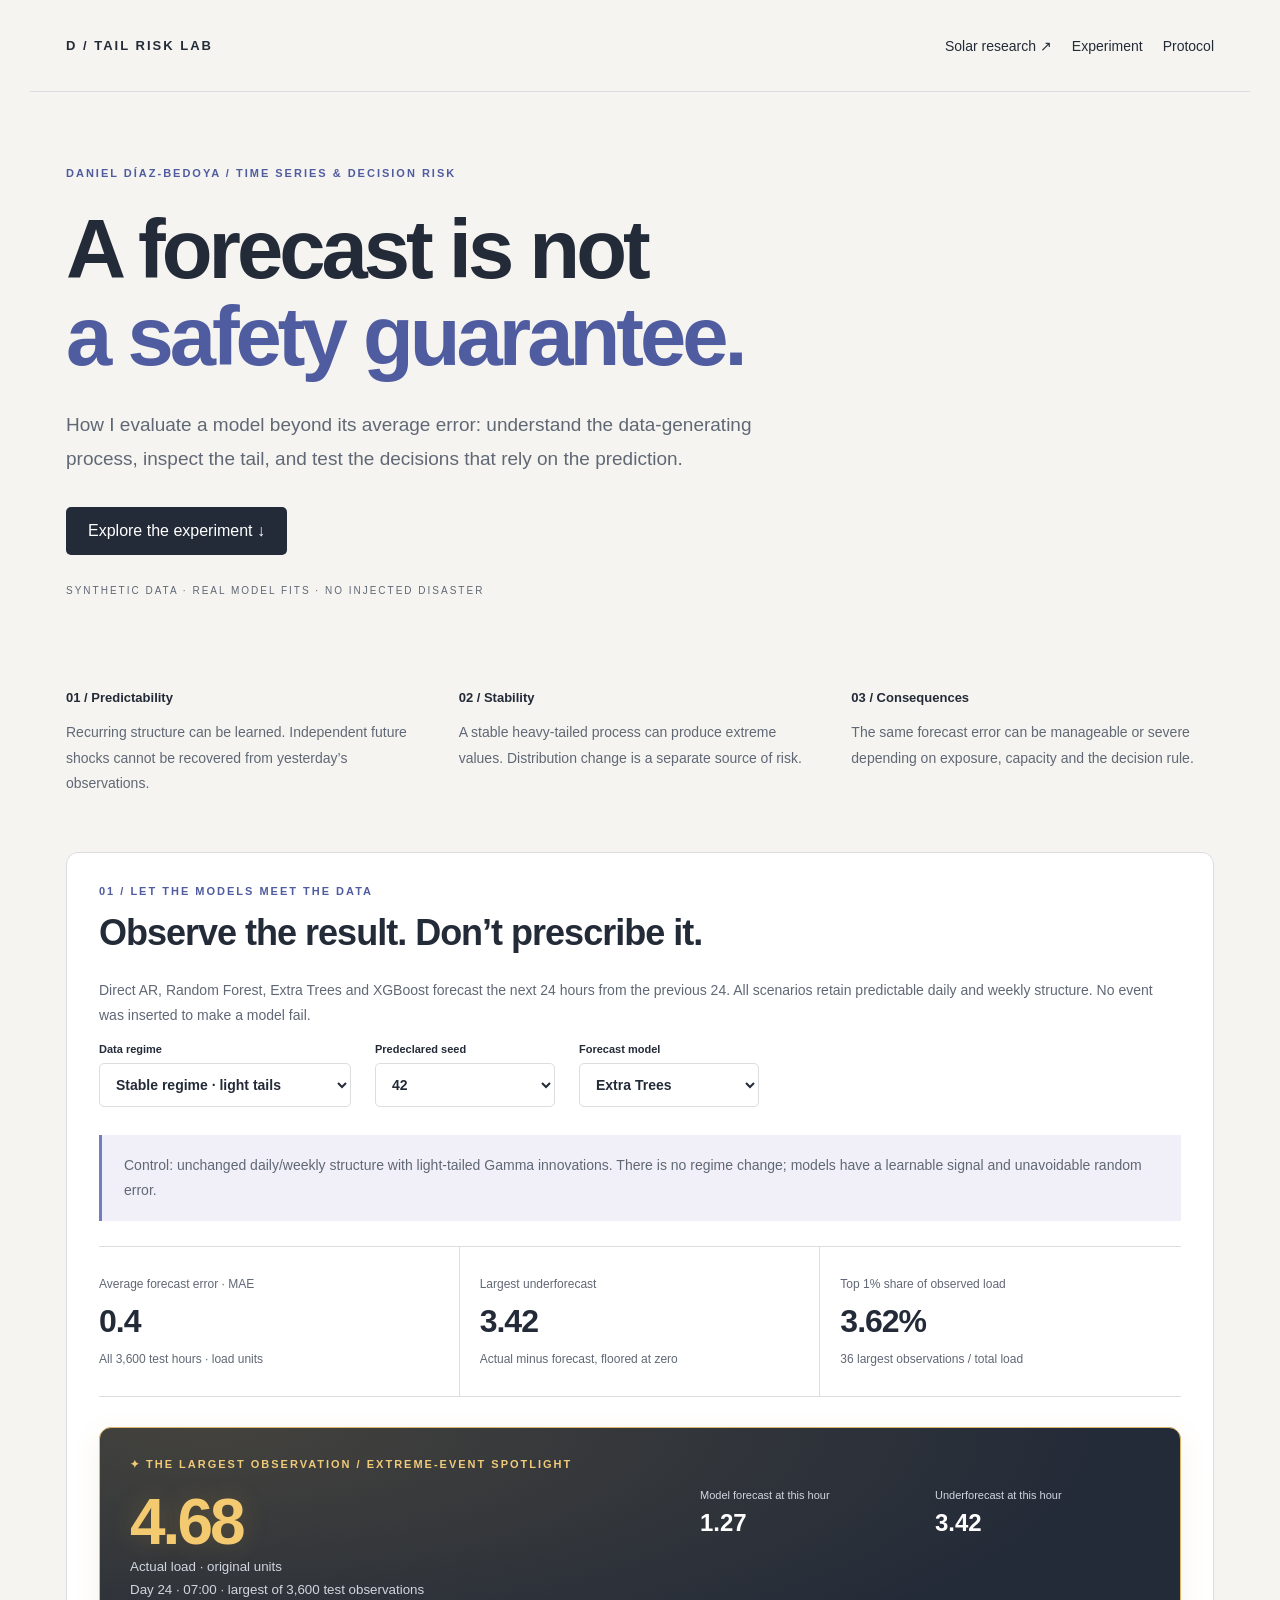
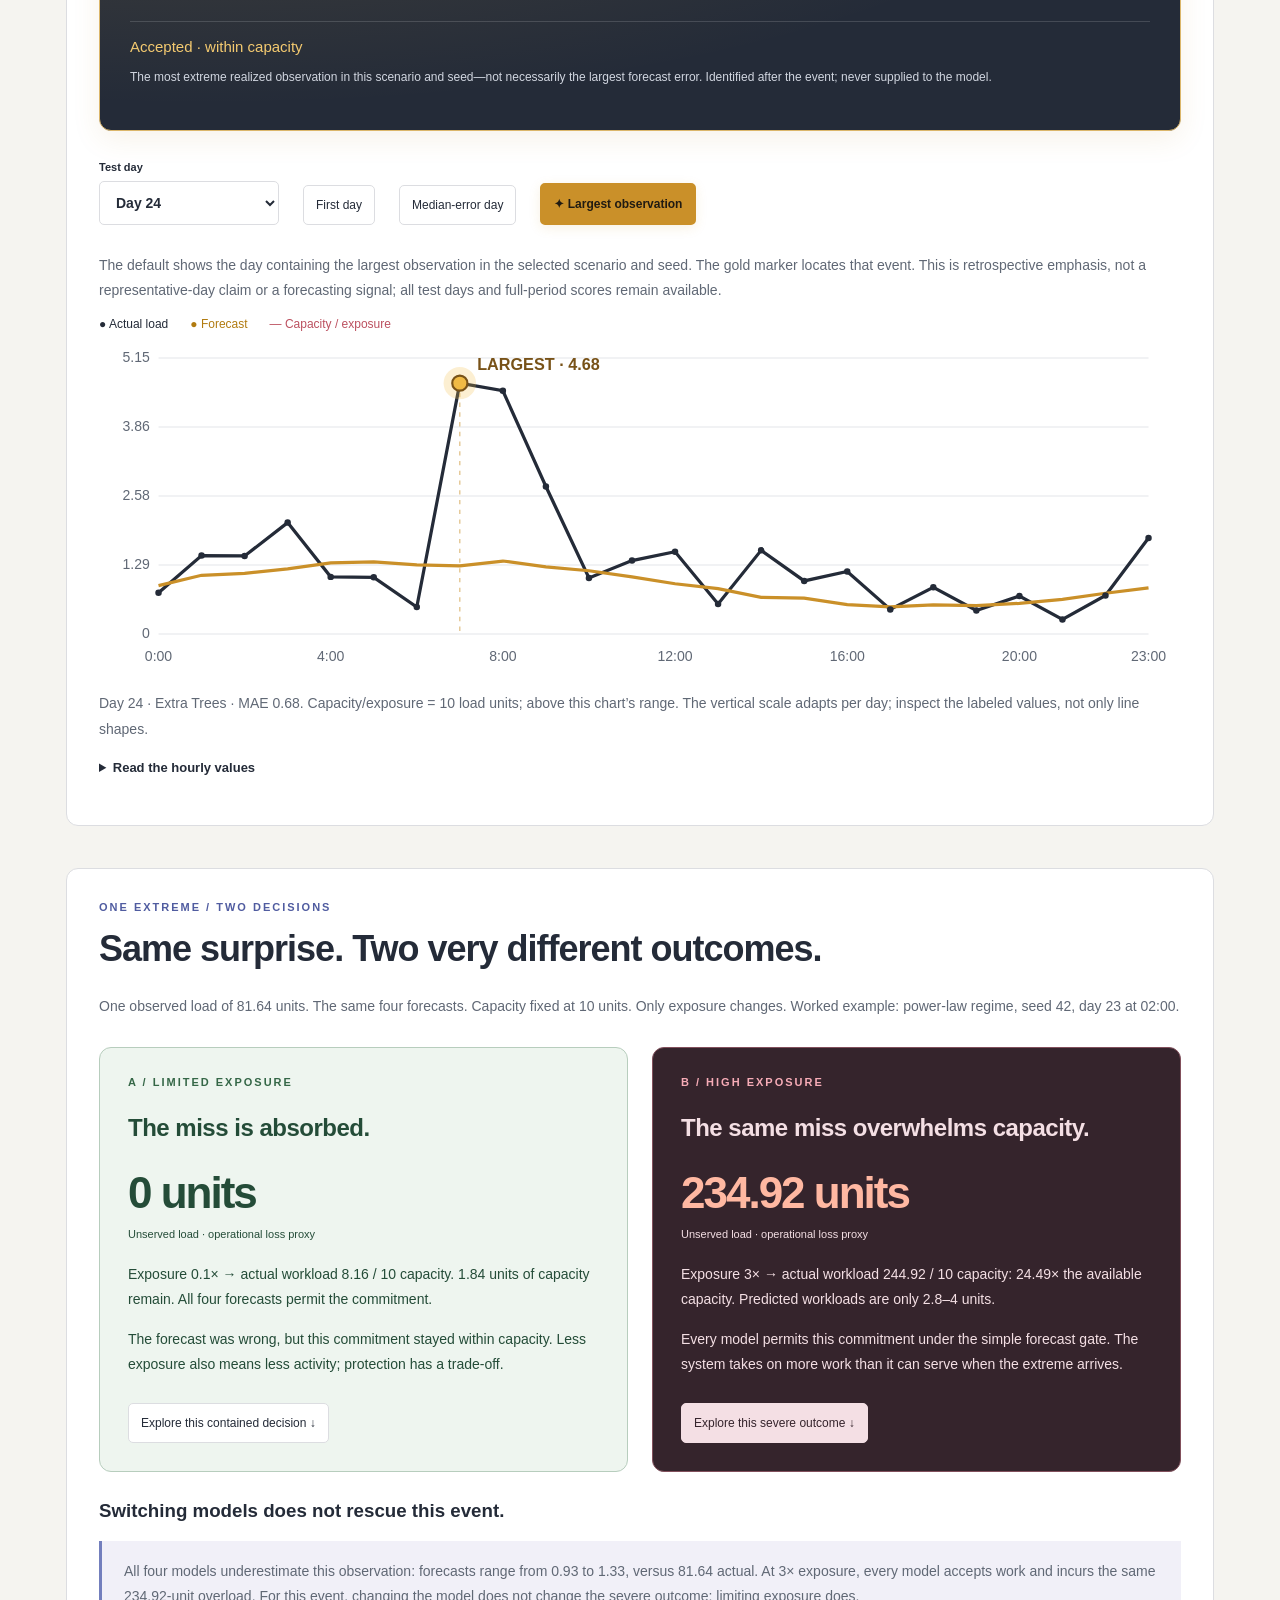
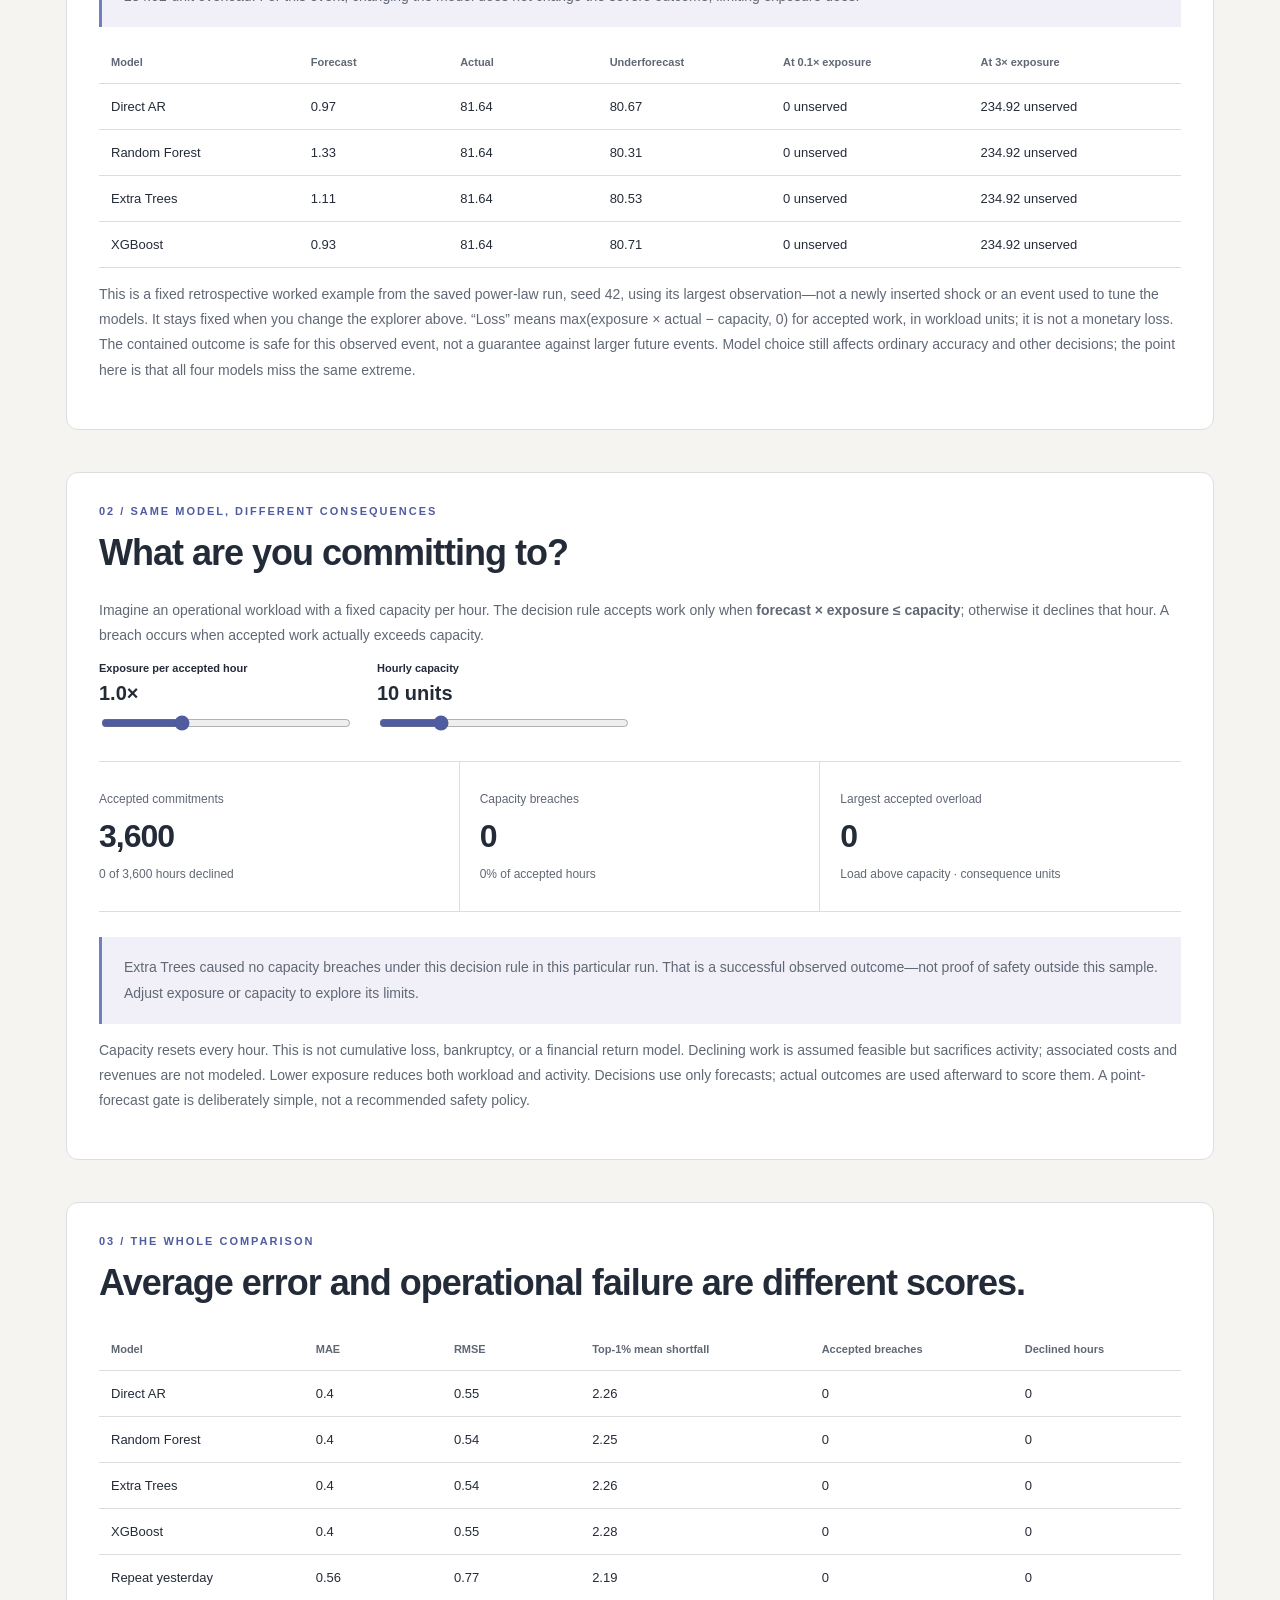
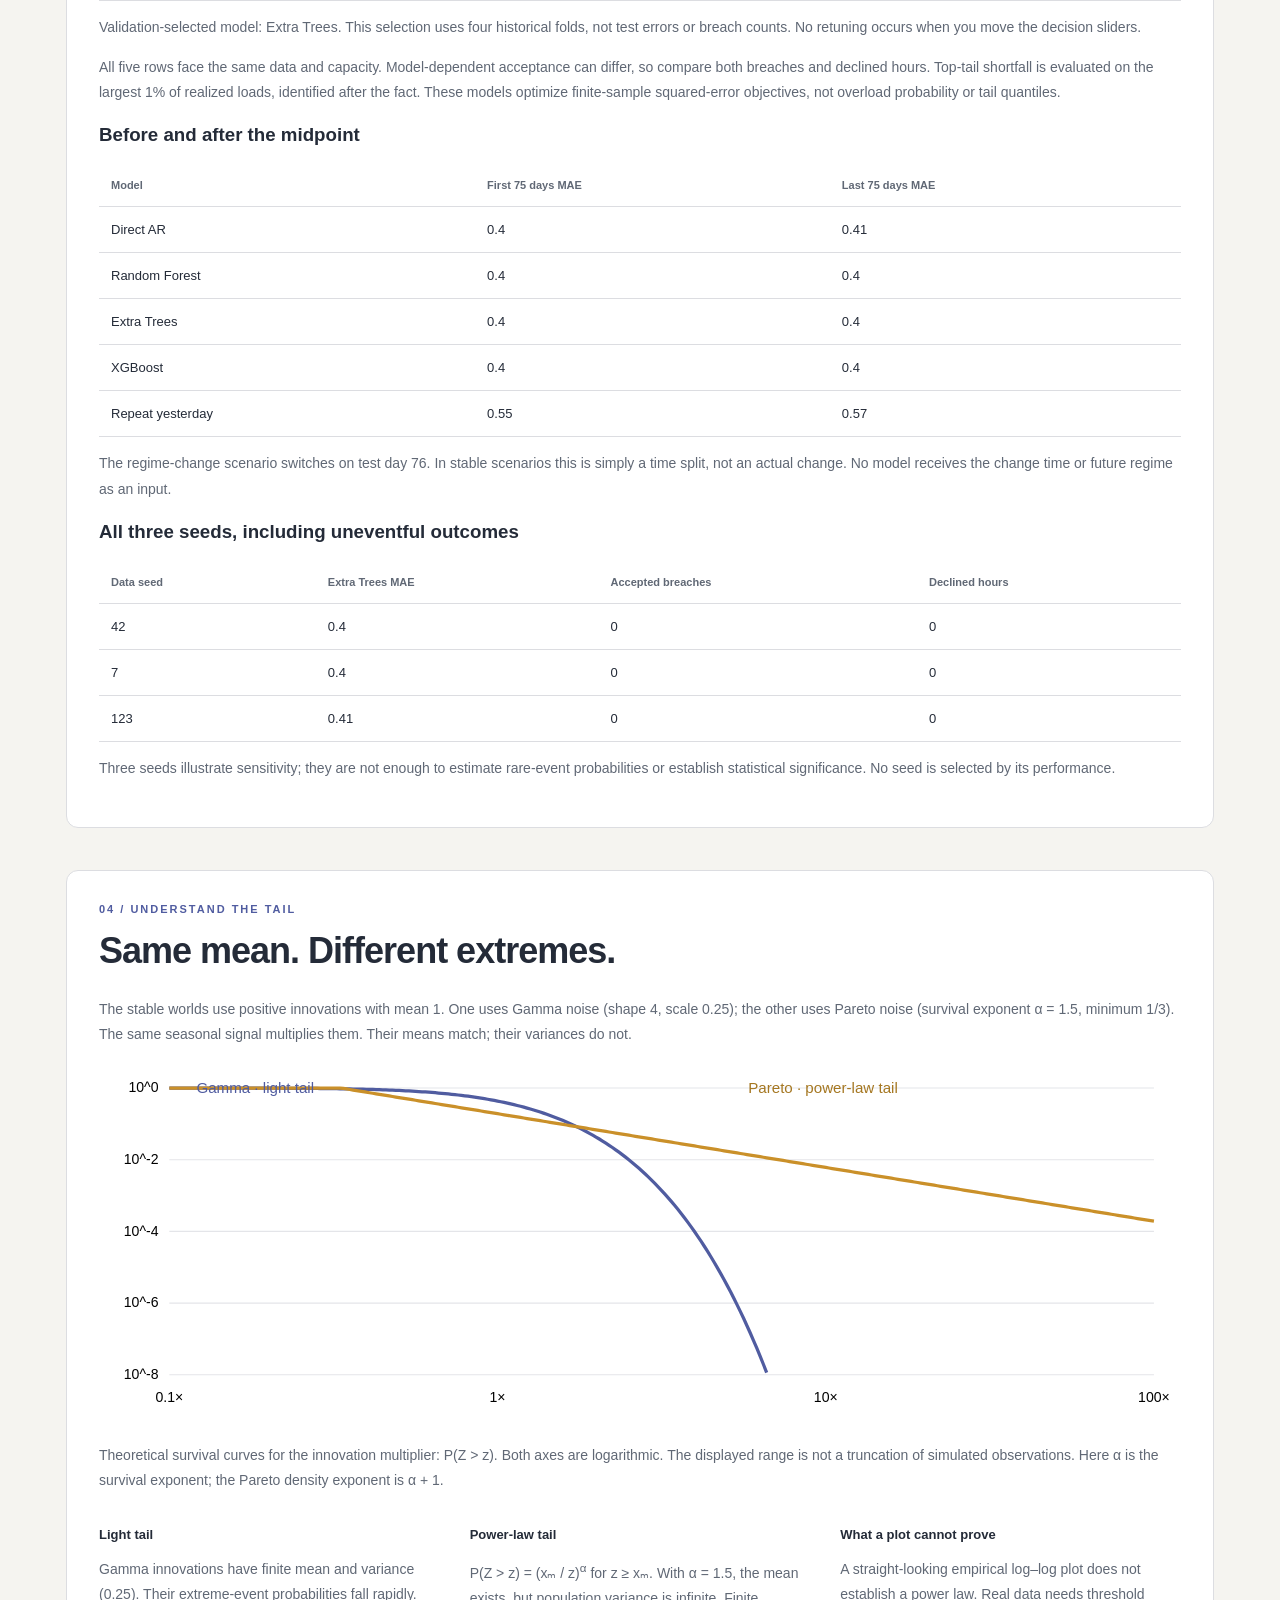
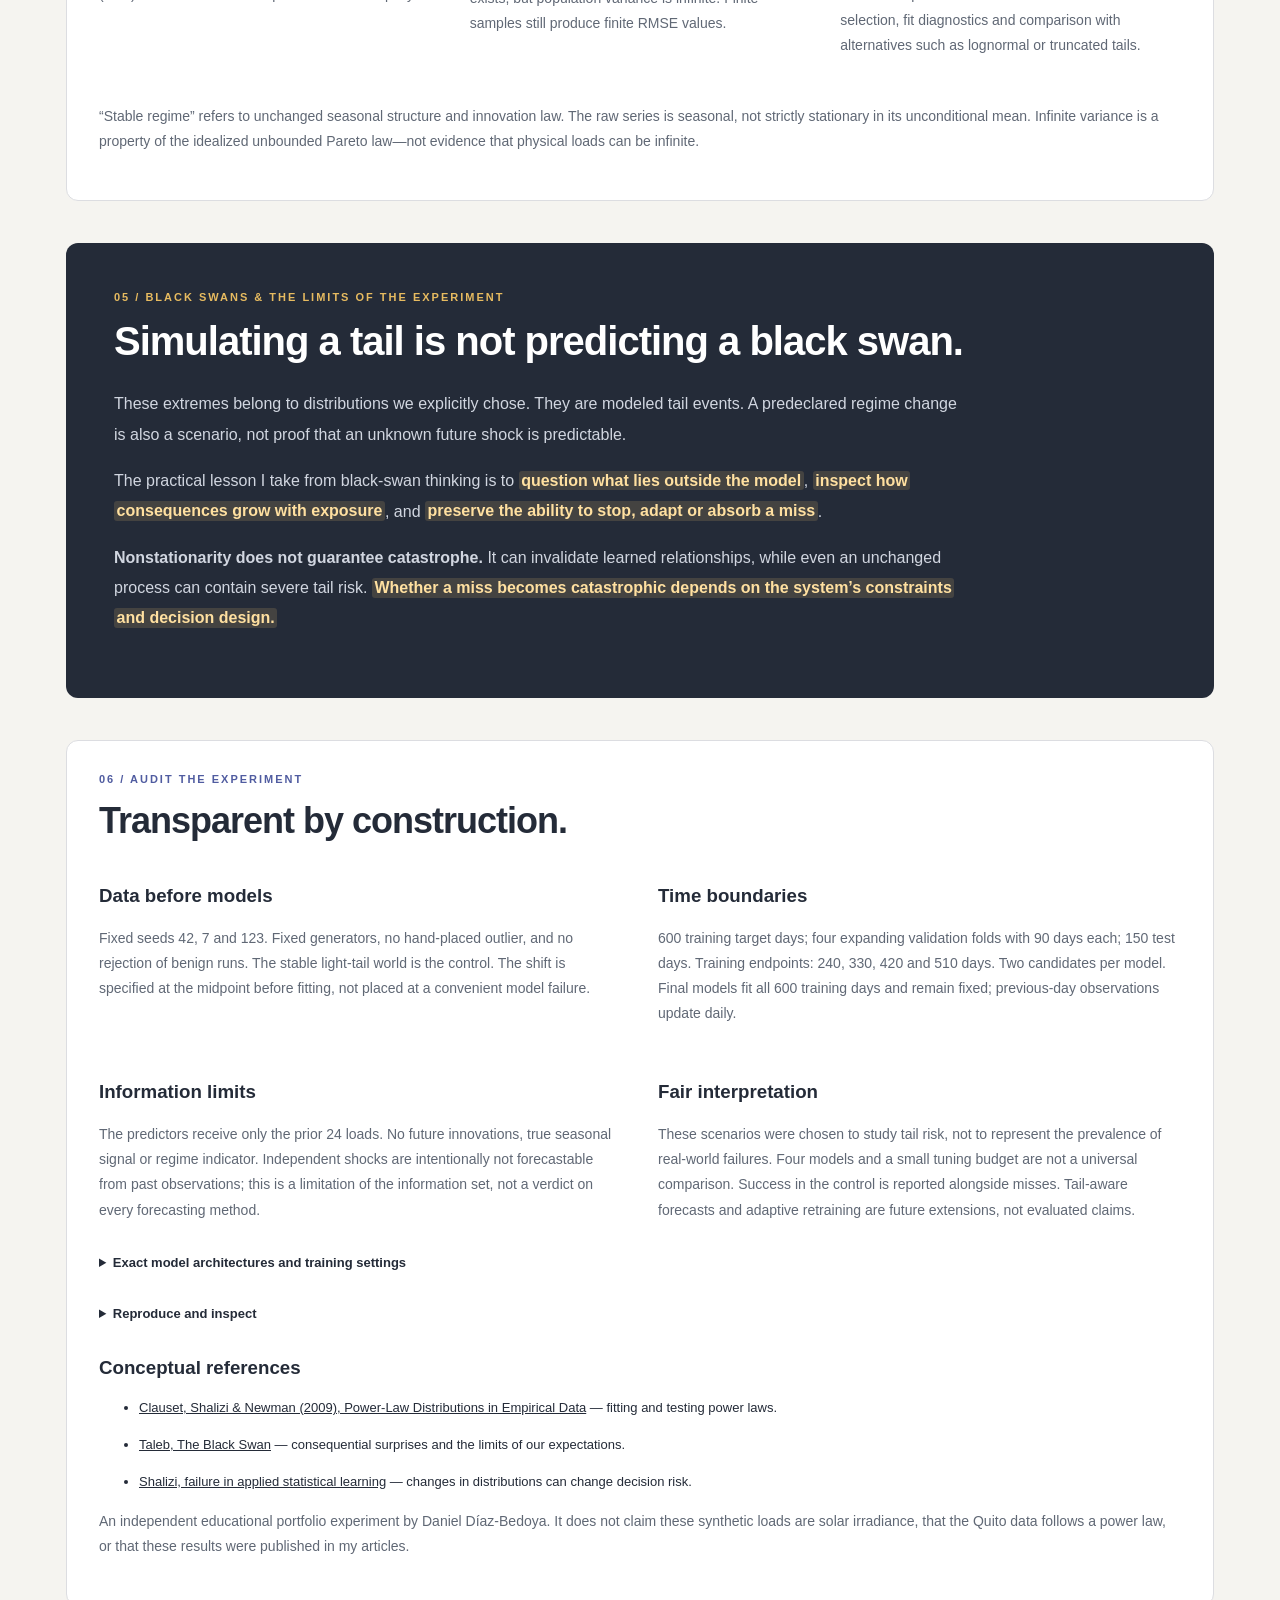
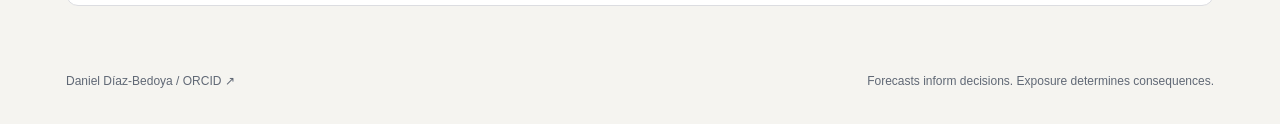
==== docs/risk/index.html @ 4b102f23 "Prepare portfolio dashboards for GitHub Pages" ====
<!doctype html>
<html lang="en"><head><meta charset="utf-8"><meta name="viewport" content="width=device-width,initial-scale=1"><title>Tail Risk Lab | Daniel Díaz-Bedoya</title><link rel="stylesheet" href="style.css"></head><body>
<header><a class="brand" href="#">D / TAIL RISK LAB</a><nav><a href="../index.html">Solar research ↗</a><a href="#experiment">Experiment</a><a href="#protocol">Protocol</a></nav></header>
<main>
<section class="hero"><div class="eyebrow">DANIEL DÍAZ-BEDOYA / TIME SERIES &amp; DECISION RISK</div><h1>A forecast is not<br><em>a safety guarantee.</em></h1><p>How I evaluate a model beyond its average error: understand the data-generating process, inspect the tail, and test the decisions that rely on the prediction.</p><a class="button" href="#experiment">Explore the experiment ↓</a><div class="hero-note">SYNTHETIC DATA · REAL MODEL FITS · NO INJECTED DISASTER</div></section>
<section class="principles"><article><b>01 / Predictability</b><p>Recurring structure can be learned. Independent future shocks cannot be recovered from yesterday’s observations.</p></article><article><b>02 / Stability</b><p>A stable heavy-tailed process can produce extreme values. Distribution change is a separate source of risk.</p></article><article><b>03 / Consequences</b><p>The same forecast error can be manageable or severe depending on exposure, capacity and the decision rule.</p></article></section>
<section id="experiment" class="panel"><div class="eyebrow">01 / LET THE MODELS MEET THE DATA</div><h2>Observe the result. Don’t prescribe it.</h2><p>Direct AR, Random Forest, Extra Trees and XGBoost forecast the next 24 hours from the previous 24. All scenarios retain predictable daily and weekly structure. No event was inserted to make a model fail.</p>
<div class="controls"><label for="scenario">Data regime<select id="scenario"><option value="light">Stable regime · light tails</option><option value="pareto">Stable regime · power-law tails</option><option value="shift">Regime change · light to heavy</option></select></label><label for="seed">Predeclared seed<select id="seed"><option>42</option><option>7</option><option>123</option></select></label><label for="model">Forecast model<select id="model"></select></label></div><p id="scenario-description" class="callout"></p>
<div class="kpis"><article><span>Average forecast error · MAE</span><strong id="mae"></strong><small>All 3,600 test hours · load units</small></article><article><span>Largest underforecast</span><strong id="worst-error"></strong><small>Actual minus forecast, floored at zero</small></article><article><span>Top 1% share of observed load</span><strong id="tail-share"></strong><small>36 largest observations / total load</small></article></div>
<aside class="peak-spotlight" aria-labelledby="peak-heading"><div class="eyebrow" id="peak-heading">✦ THE LARGEST OBSERVATION / EXTREME-EVENT SPOTLIGHT</div><div class="peak-layout"><div><div class="peak-number" id="peak-value"></div><small>Actual load · original units</small><small id="peak-location"></small></div><div class="peak-facts"><div><span>Model forecast at this hour</span><strong id="peak-forecast"></strong></div><div><span>Underforecast at this hour</span><strong id="peak-gap"></strong></div></div></div><p class="peak-impact" id="peak-impact"></p><p class="note">The most extreme realized observation in this scenario and seed—not necessarily the largest forecast error. Identified after the event; never supplied to the model.</p></aside>
<div class="controls"><label for="day">Test day<select id="day"></select></label><button id="first">First day</button><button id="median">Median-error day</button><button id="largest" aria-pressed="true">✦ Largest observation</button></div><p class="note">The default shows the day containing the largest observation in the selected scenario and seed. The gold marker locates that event. This is retrospective emphasis, not a representative-day claim or a forecasting signal; all test days and full-period scores remain available.</p><div class="legend"><span>● Actual load</span><span class="gold">● Forecast</span><span class="red">— Capacity / exposure</span></div><div id="forecast-chart" class="chart"></div><p id="day-note" class="note" aria-live="polite"></p><details><summary>Read the hourly values</summary><div id="hour-values" class="table-wrap"></div></details></section>
<section class="panel" id="worked-examples"><div class="eyebrow">ONE EXTREME / TWO DECISIONS</div><h2>Same surprise. Two very different outcomes.</h2><p id="example-context"></p><div class="outcome-grid"><article class="outcome contained"><div class="eyebrow">A / LIMITED EXPOSURE</div><h3>The miss is absorbed.</h3><strong class="loss-number" id="safe-loss"></strong><span class="loss-label">Unserved load · operational loss proxy</span><p id="safe-detail"></p><p>The forecast was wrong, but this commitment stayed within capacity. Less exposure also means less activity; protection has a trade-off.</p><button id="apply-safe">Explore this contained decision ↓</button></article><article class="outcome severe"><div class="eyebrow">B / HIGH EXPOSURE</div><h3>The same miss overwhelms capacity.</h3><strong class="loss-number" id="severe-loss"></strong><span class="loss-label">Unserved load · operational loss proxy</span><p id="severe-detail"></p><p>Every model permits this commitment under the simple forecast gate. The system takes on more work than it can serve when the extreme arrives.</p><button id="apply-severe">Explore this severe outcome ↓</button></article></div><h3>Switching models does not rescue this event.</h3><p id="all-models-reading" class="callout"></p><div id="event-models" class="table-wrap"></div><p class="note">This is a fixed retrospective worked example from the saved power-law run, seed 42, using its largest observation—not a newly inserted shock or an event used to tune the models. It stays fixed when you change the explorer above. “Loss” means max(exposure × actual − capacity, 0) for accepted work, in workload units; it is not a monetary loss. The contained outcome is safe for this observed event, not a guarantee against larger future events. Model choice still affects ordinary accuracy and other decisions; the point here is that all four models miss the same extreme.</p></section>
<section class="panel" id="decisions"><div class="eyebrow">02 / SAME MODEL, DIFFERENT CONSEQUENCES</div><h2>What are you committing to?</h2><p>Imagine an operational workload with a fixed capacity per hour. The decision rule accepts work only when <strong>forecast × exposure ≤ capacity</strong>; otherwise it declines that hour. A breach occurs when accepted work actually exceeds capacity.</p><div class="controls"><label for="exposure">Exposure per accepted hour <output id="exposure-value"></output><input id="exposure" type="range" min="0.1" max="3" step="0.1" value="1"></label><label for="capacity">Hourly capacity <output id="capacity-value"></output><input id="capacity" type="range" min="1" max="40" step="1" value="10"></label></div><div class="kpis"><article><span>Accepted commitments</span><strong id="accepted"></strong><small id="declined"></small></article><article><span>Capacity breaches</span><strong id="breaches"></strong><small id="breach-rate"></small></article><article><span>Largest accepted overload</span><strong id="overload"></strong><small>Load above capacity · consequence units</small></article></div><p id="decision-reading" class="callout" aria-live="polite"></p><p class="note">Capacity resets every hour. This is not cumulative loss, bankruptcy, or a financial return model. Declining work is assumed feasible but sacrifices activity; associated costs and revenues are not modeled. Lower exposure reduces both workload and activity. Decisions use only forecasts; actual outcomes are used afterward to score them. A point-forecast gate is deliberately simple, not a recommended safety policy.</p></section>
<section class="panel"><div class="eyebrow">03 / THE WHOLE COMPARISON</div><h2>Average error and operational failure are different scores.</h2><div id="score-table" class="table-wrap"></div><p id="selection-note" class="note"></p><p class="note">All five rows face the same data and capacity. Model-dependent acceptance can differ, so compare both breaches and declined hours. Top-tail shortfall is evaluated on the largest 1% of realized loads, identified after the fact. These models optimize finite-sample squared-error objectives, not overload probability or tail quantiles.</p><h3>Before and after the midpoint</h3><div id="period-table" class="table-wrap"></div><p class="note">The regime-change scenario switches on test day 76. In stable scenarios this is simply a time split, not an actual change. No model receives the change time or future regime as an input.</p><h3>All three seeds, including uneventful outcomes</h3><div id="seed-table" class="table-wrap"></div><p class="note">Three seeds illustrate sensitivity; they are not enough to estimate rare-event probabilities or establish statistical significance. No seed is selected by its performance.</p></section>
<section class="panel"><div class="eyebrow">04 / UNDERSTAND THE TAIL</div><h2>Same mean. Different extremes.</h2><p>The stable worlds use positive innovations with mean 1. One uses Gamma noise (shape 4, scale 0.25); the other uses Pareto noise (survival exponent α = 1.5, minimum 1/3). The same seasonal signal multiplies them. Their means match; their variances do not.</p><div id="tail-chart" class="chart"></div><p class="note">Theoretical survival curves for the innovation multiplier: P(Z &gt; z). Both axes are logarithmic. The displayed range is not a truncation of simulated observations. Here α is the survival exponent; the Pareto density exponent is α + 1.</p><div class="principles"><article><b>Light tail</b><p>Gamma innovations have finite mean and variance (0.25). Their extreme-event probabilities fall rapidly.</p></article><article><b>Power-law tail</b><p>P(Z &gt; z) = (xₘ / z)<sup>α</sup> for z ≥ xₘ. With α = 1.5, the mean exists, but population variance is infinite. Finite samples still produce finite RMSE values.</p></article><article><b>What a plot cannot prove</b><p>A straight-looking empirical log–log plot does not establish a power law. Real data needs threshold selection, fit diagnostics and comparison with alternatives such as lognormal or truncated tails.</p></article></div><p class="note">“Stable regime” refers to unchanged seasonal structure and innovation law. The raw series is seasonal, not strictly stationary in its unconditional mean. Infinite variance is a property of the idealized unbounded Pareto law—not evidence that physical loads can be infinite.</p></section>
<section class="dark"><div class="eyebrow">05 / BLACK SWANS &amp; THE LIMITS OF THE EXPERIMENT</div><h2>Simulating a tail is not predicting a black swan.</h2><p>These extremes belong to distributions we explicitly chose. They are modeled tail events. A predeclared regime change is also a scenario, not proof that an unknown future shock is predictable.</p><p>The practical lesson I take from black-swan thinking is to <mark class="decision-highlight">question what lies outside the model</mark>, <mark class="decision-highlight">inspect how consequences grow with exposure</mark>, and <mark class="decision-highlight">preserve the ability to stop, adapt or absorb a miss</mark>.</p><p><strong>Nonstationarity does not guarantee catastrophe.</strong> It can invalidate learned relationships, while even an unchanged process can contain severe tail risk. <mark class="decision-highlight">Whether a miss becomes catastrophic depends on the system’s constraints and decision design.</mark></p></section>
<section id="protocol" class="panel"><div class="eyebrow">06 / AUDIT THE EXPERIMENT</div><h2>Transparent by construction.</h2><div class="method-grid"><article><h3>Data before models</h3><p>Fixed seeds 42, 7 and 123. Fixed generators, no hand-placed outlier, and no rejection of benign runs. The stable light-tail world is the control. The shift is specified at the midpoint before fitting, not placed at a convenient model failure.</p></article><article><h3>Time boundaries</h3><p>600 training target days; four expanding validation folds with 90 days each; 150 test days. Training endpoints: 240, 330, 420 and 510 days. Two candidates per model. Final models fit all 600 training days and remain fixed; previous-day observations update daily.</p></article><article><h3>Information limits</h3><p>The predictors receive only the prior 24 loads. No future innovations, true seasonal signal or regime indicator. Independent shocks are intentionally not forecastable from past observations; this is a limitation of the information set, not a verdict on every forecasting method.</p></article><article><h3>Fair interpretation</h3><p>These scenarios were chosen to study tail risk, not to represent the prevalence of real-world failures. Four models and a small tuning budget are not a universal comparison. Success in the control is reported alongside misses. Tail-aware forecasts and adaptive retraining are future extensions, not evaluated claims.</p></article></div><details><summary>Exact model architectures and training settings</summary><div id="architectures"></div><p class="note">All fitted estimators use seed 42, two worker threads where available, and nonnegative output clipping. Only Direct AR scales features; its scaler is fitted within each fold. Model seeds stay fixed while data seeds vary. Other defaults follow the repository’s pinned libraries.</p></details><details><summary>Reproduce and inspect</summary><p>Run <code>python src/risk_benchmark.py</code> with the repository dependencies. This regenerates <code>docs/risk/data.js</code> and <code>results/risk_report.json</code>. Changing a control here selects a saved run or recalculates a decision—it does not retrain the models.</p><p id="runtime" class="note"></p><a href="data.js">Inspect all saved observations and forecasts ↗</a></details><h3>Conceptual references</h3><ul><li><a href="https://epubs.siam.org/doi/abs/10.1137/070710111">Clauset, Shalizi &amp; Newman (2009), Power-Law Distributions in Empirical Data</a> — fitting and testing power laws.</li><li><a href="https://penguinrandomhousehighereducation.com/book/?isbn=9781984841582">Taleb, The Black Swan</a> — consequential surprises and the limits of our expectations.</li><li><a href="https://www.stat.cmu.edu/~cshalizi/dm/22/lectures/26/lecture-26.html">Shalizi, failure in applied statistical learning</a> — changes in distributions can change decision risk.</li></ul><p class="note">An independent educational portfolio experiment by Daniel Díaz-Bedoya. It does not claim these synthetic loads are solar irradiance, that the Quito data follows a power law, or that these results were published in my articles.</p></section>
</main><footer><a href="https://orcid.org/0009-0000-3222-6037">Daniel Díaz-Bedoya / ORCID ↗</a><span>Forecasts inform decisions. Exposure determines consequences.</span></footer><script src="data.js"></script><script src="engine.js"></script><script src="app.js"></script></body></html>
---- docs/risk/style.css ----
@import url('../style.css');
:root{--ink:#242b38;--green:#505ca0;--paper:#f5f4f0;--muted:#606875;--gold:#ca9029;--line:#dcdde1}header nav{gap:20px}.hero{padding:75px 0 60px}.hero p{font-size:19px;line-height:1.8;max-width:700px;color:var(--muted)}.hero-note{margin-top:30px;font-size:10px;letter-spacing:2px;color:var(--muted)}.hero h1 em{color:#505ca0}.principles{display:grid;grid-template-columns:repeat(3,1fr);gap:30px;margin:32px 0}.principles p,.panel>p,.method-grid p{line-height:1.8;color:var(--muted);font-size:14px}.principles b{font-size:13px}.panel h2{font-size:36px}.panel{margin:42px 0}.callout{padding:18px 22px;background:#f1f0f8;border-left:3px solid #737fbd}.kpis{margin:25px 0}.kpis strong{font-size:32px}.chart svg{display:block;min-width:650px}.chart{overflow-x:auto}.gold{color:#b17b10}.red{color:#bc5160}.dark{background:var(--ink);color:white;border-radius:12px;padding:48px;margin:40px 0}.dark p{line-height:1.9;max-width:850px;color:#d1d6e0;font-size:16px}.dark .eyebrow{color:#e7bb60}.dark h2{font-size:40px}output{font-size:20px;color:var(--ink)}input[type=range]{width:250px;accent-color:#505ca0}.controls{gap:24px}summary{font-weight:700}#architectures p{line-height:1.8;font-size:13px}li{margin:16px 0;line-height:1.6;font-size:13px}.table-wrap th{white-space:normal;min-width:85px}footer{gap:20px}#protocol a{text-decoration:underline}@media(max-width:760px){.principles{grid-template-columns:1fr;gap:12px}.hero{padding-top:45px}.panel h2{font-size:28px}.dark{padding:25px}.dark h2{font-size:30px}header nav{gap:10px}.brand{font-size:10px}.kpis{grid-template-columns:1fr}input[type=range]{max-width:100%}}
.peak-spotlight{position:relative;overflow:hidden;margin:30px 0;padding:30px;border:1px solid #dbb66a;border-radius:12px;background:radial-gradient(ellipse at 10% 0%,#f6c65b26,transparent 65%),#242b38;color:#fff;box-shadow:0 8px 28px #b584231a}.peak-spotlight .eyebrow{color:#f0ca79}.peak-layout{display:grid;grid-template-columns:1.2fr 1fr;gap:30px;margin-top:18px}.peak-number{font-size:64px;line-height:1.05;font-weight:800;letter-spacing:-3px;color:#f4ca70;text-shadow:0 0 26px #efb94430}.peak-spotlight small,.peak-spotlight .note{color:#d1d6e0;line-height:1.7}.peak-facts{display:grid;grid-template-columns:1fr 1fr;gap:20px}.peak-facts span{font-size:11px;color:#d1d6e0;margin-bottom:8px}.peak-facts strong{font-size:24px;color:#fff}.peak-impact{margin:20px 0 10px;padding-top:16px;border-top:1px solid #ffffff25;font-size:15px;color:#f4ca70}#largest{border:2px solid #ca9029;background:#fff4d8;font-weight:700;color:#6b4811;box-shadow:0 3px 12px #ca902921}#largest[aria-pressed=true]{background:#ca9029;color:#201b12}@media(max-width:760px){.peak-layout{grid-template-columns:1fr}.peak-number{font-size:52px}.peak-spotlight{padding:22px}.peak-facts strong{font-size:22px}}
.outcome-grid{display:grid;grid-template-columns:1fr 1fr;gap:24px;margin:28px 0}.outcome{border-radius:12px;padding:28px;border:1px solid}.outcome h3{font-size:24px;line-height:1.3;letter-spacing:-.5px}.outcome p{font-size:14px;line-height:1.8}.contained{background:#eef5ef;border-color:#b7cdbd;color:#244c38}.contained .eyebrow{color:#356747}.severe{background:#35242c;border-color:#82505c;color:#f4dfe4}.severe .eyebrow{color:#f7acb7}.loss-number{font-size:44px;letter-spacing:-2px;display:block;line-height:1.2}.severe .loss-number{color:#ffb8a2}.loss-label{font-size:11px;margin:8px 0 22px}.outcome button{margin-top:12px}.severe button{background:#f4dfe4;color:#35242c;border-color:#f4dfe4}@media(max-width:760px){.outcome-grid{grid-template-columns:1fr}.outcome{padding:22px}.loss-number{font-size:36px}}

.dark .decision-highlight{background:#f4ca7026;color:#ffe0a0;font-weight:700;padding:.08em .16em;border-radius:3px;box-decoration-break:clone;-webkit-box-decoration-break:clone}
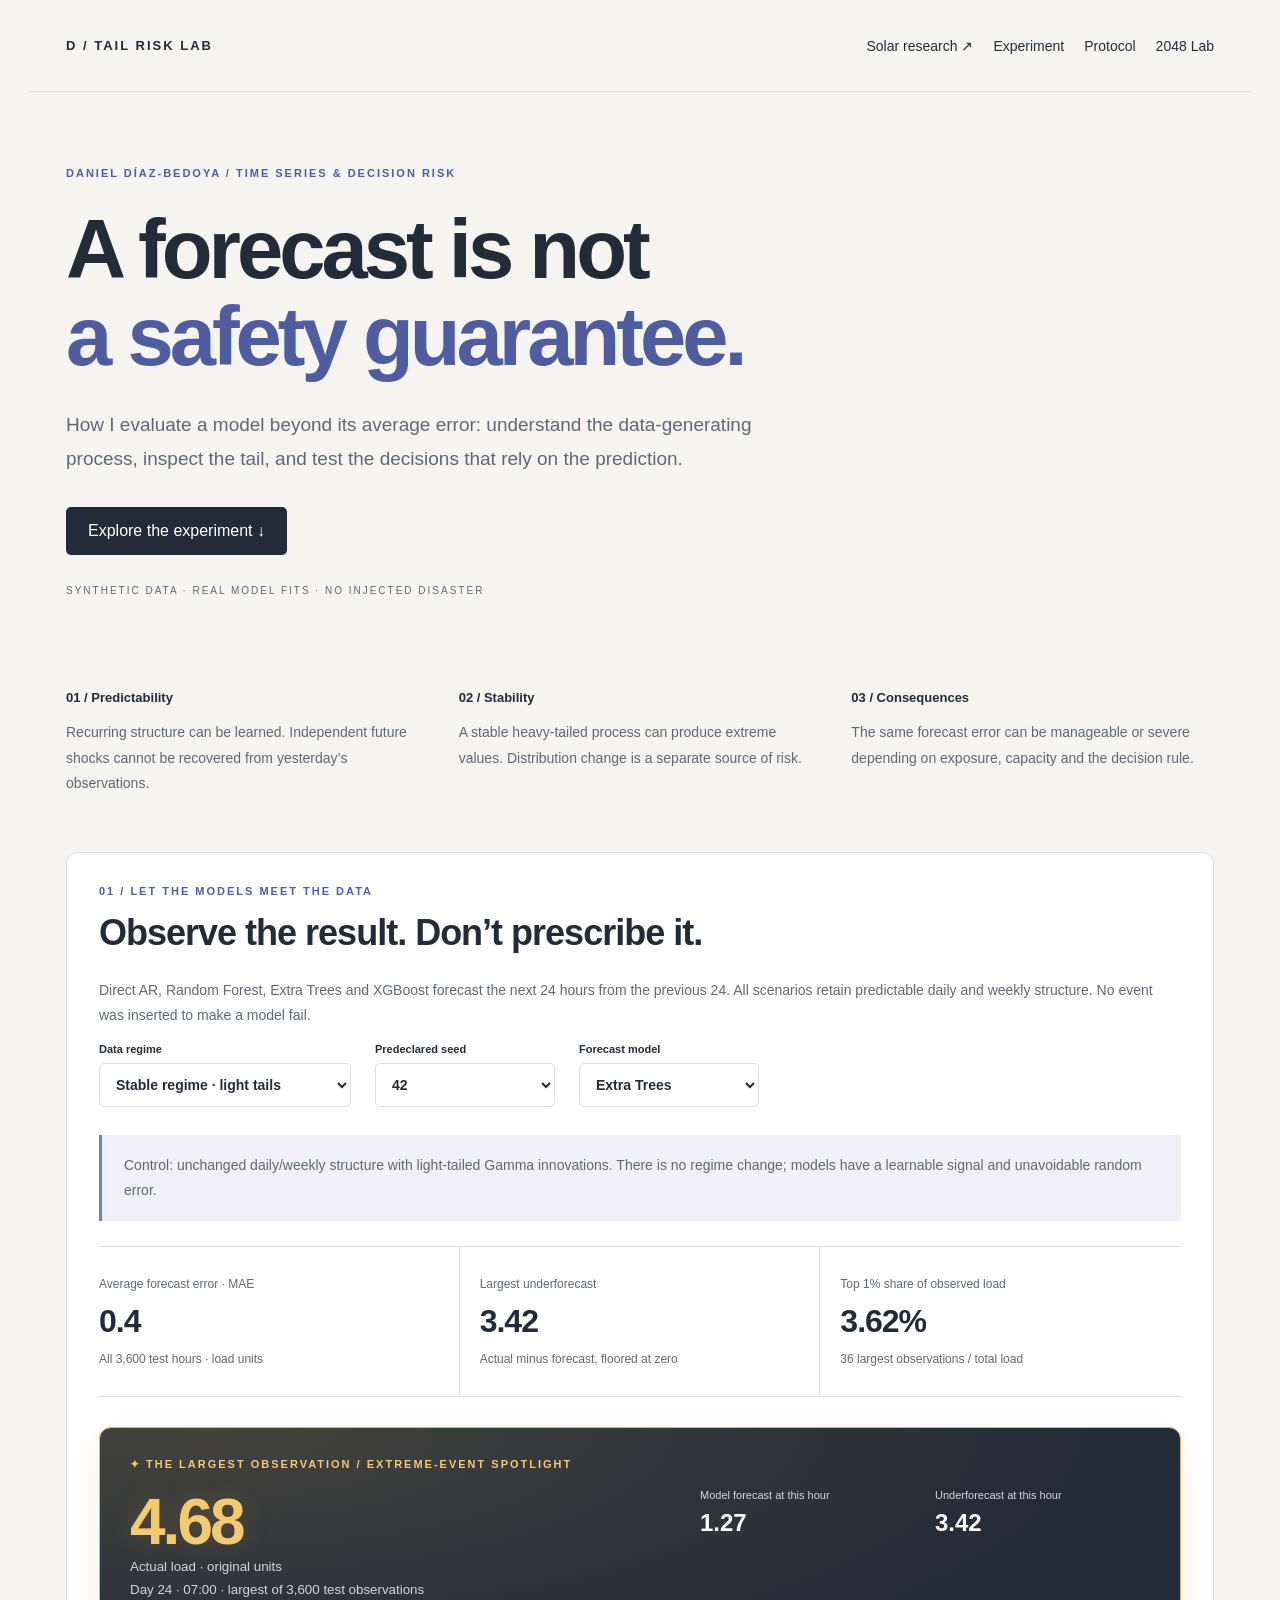
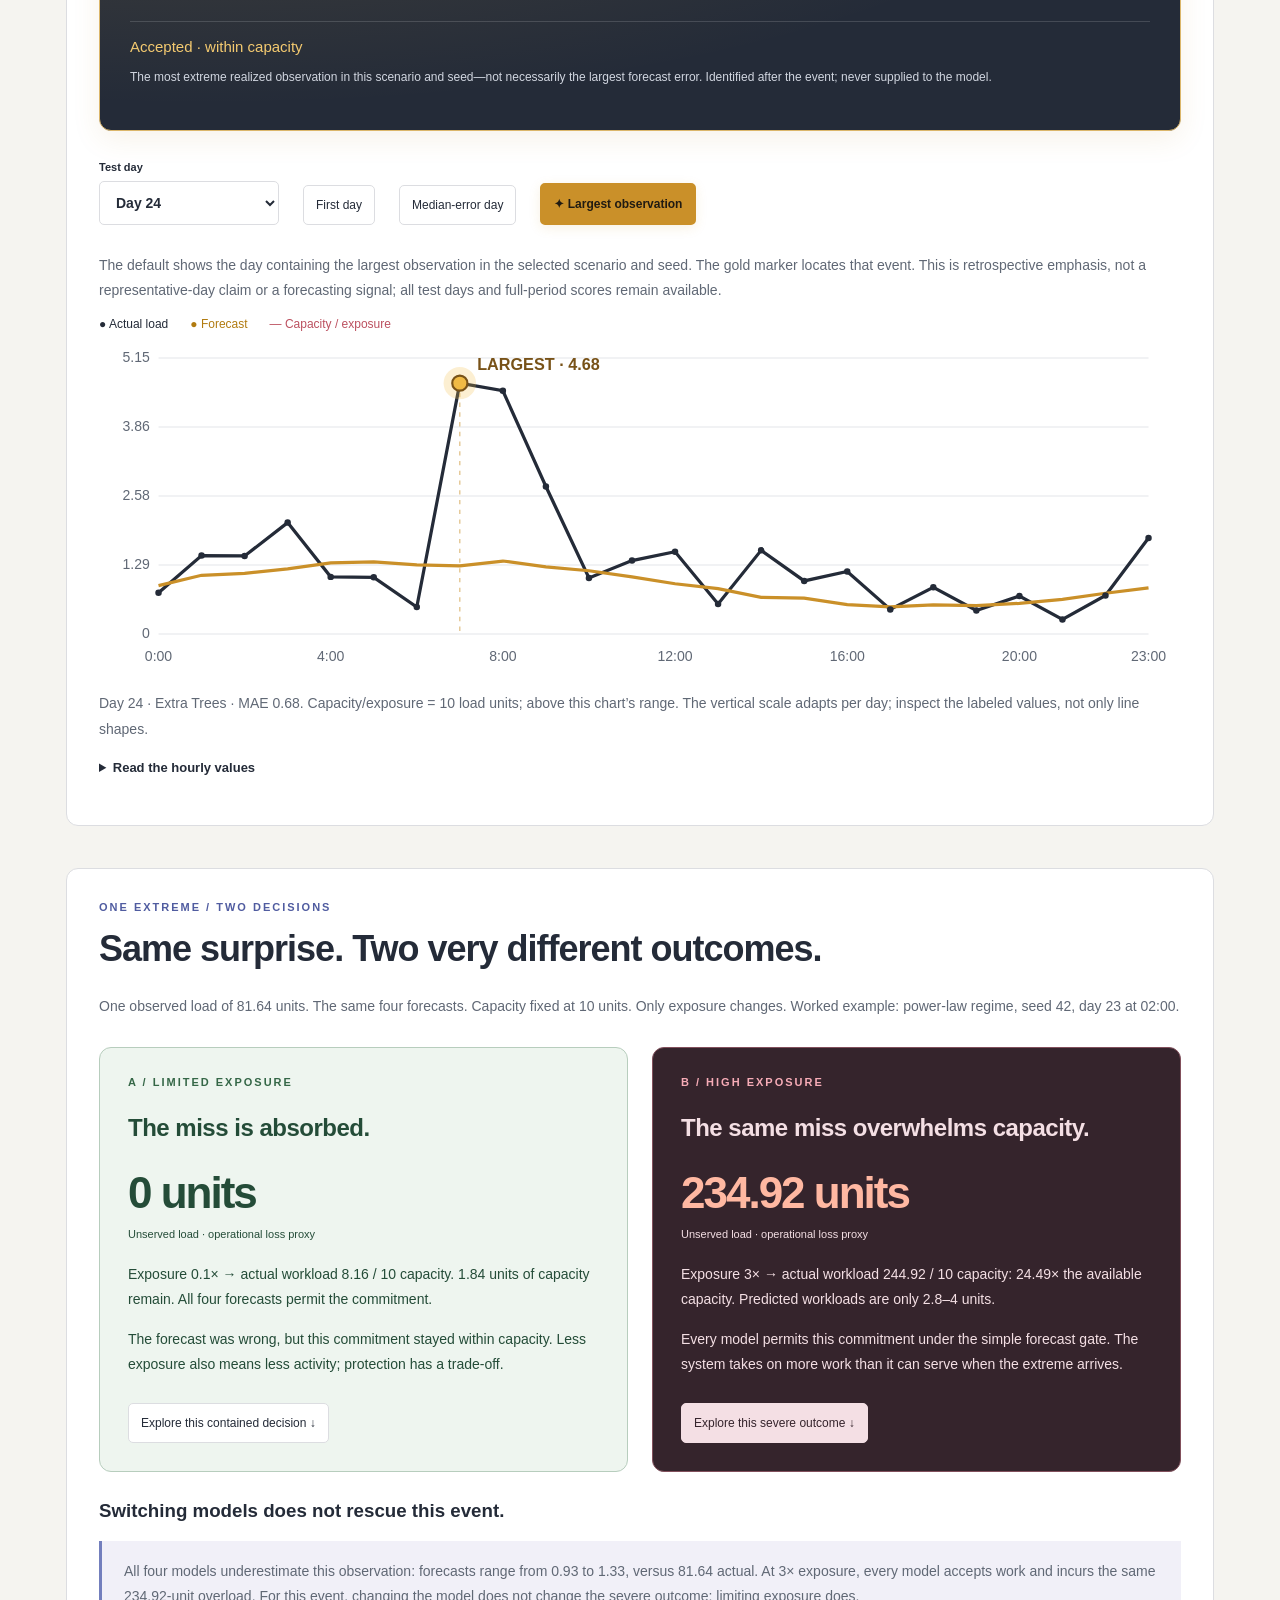
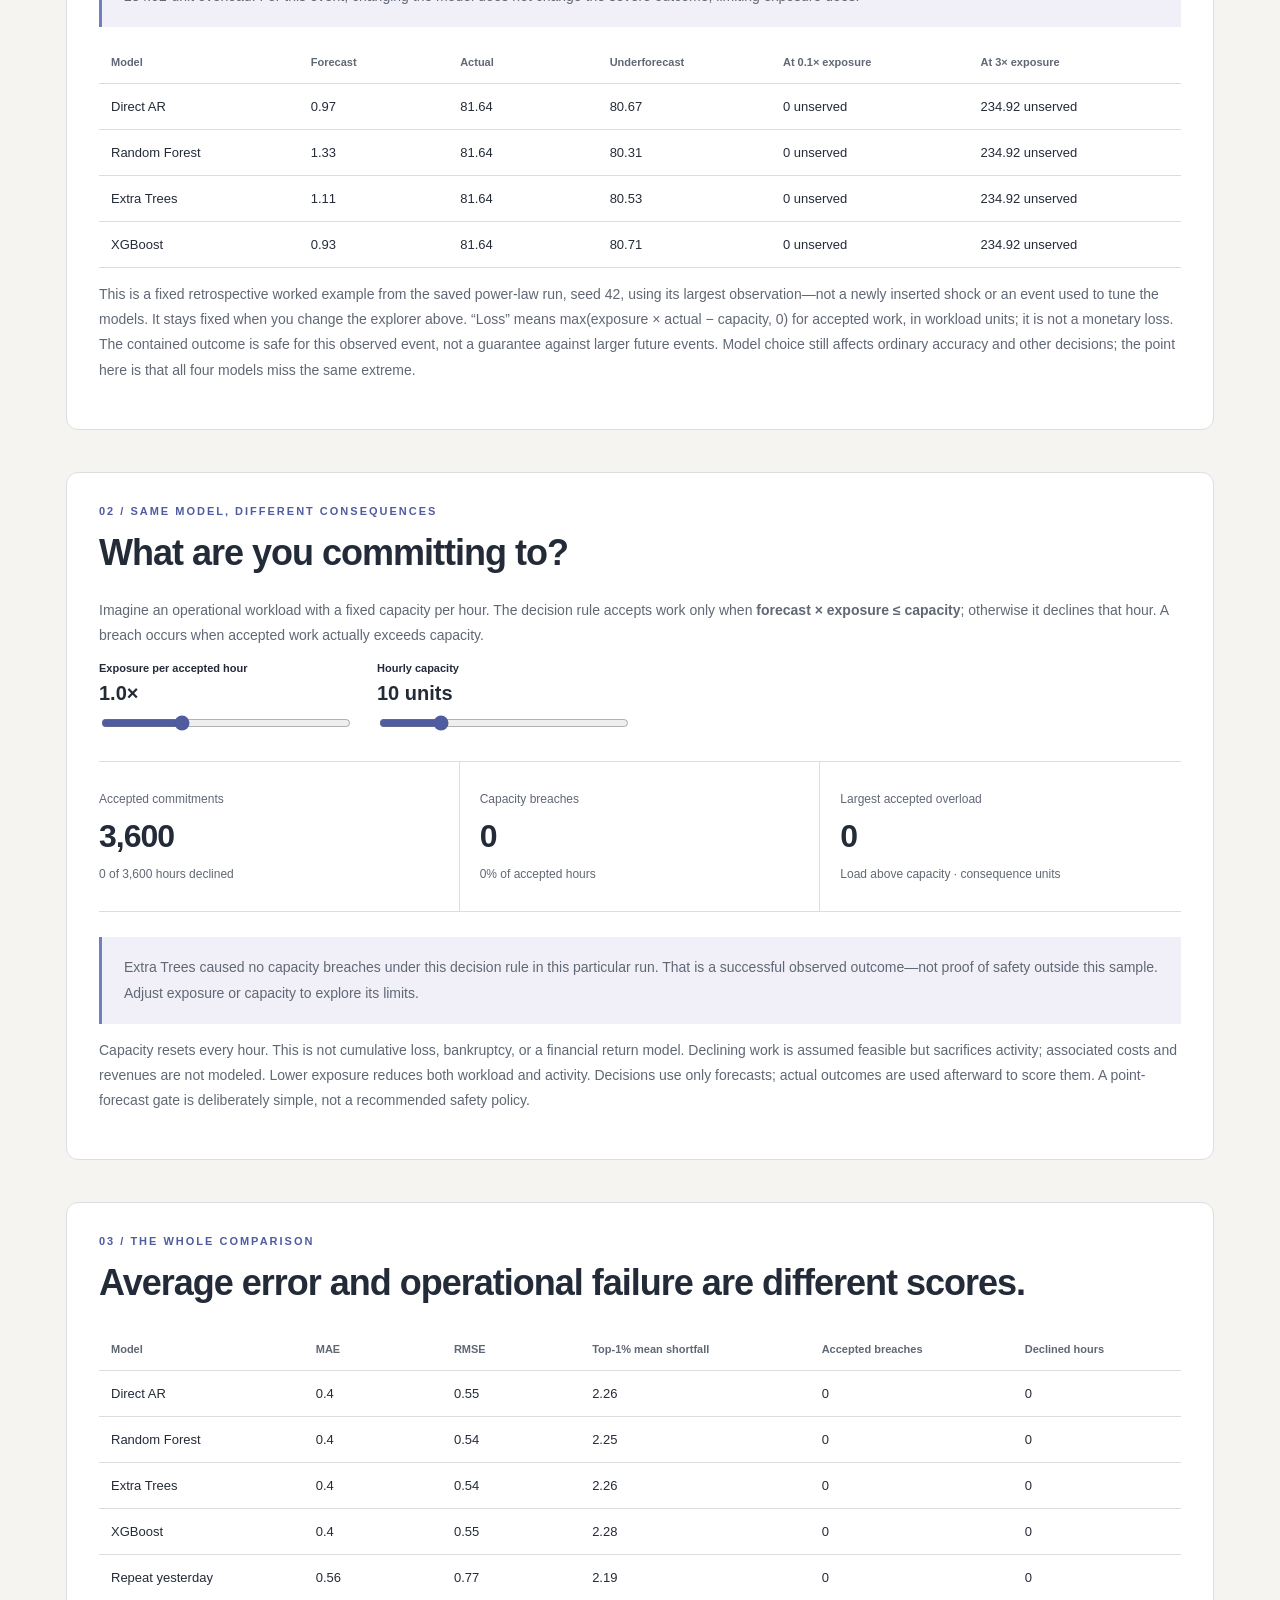
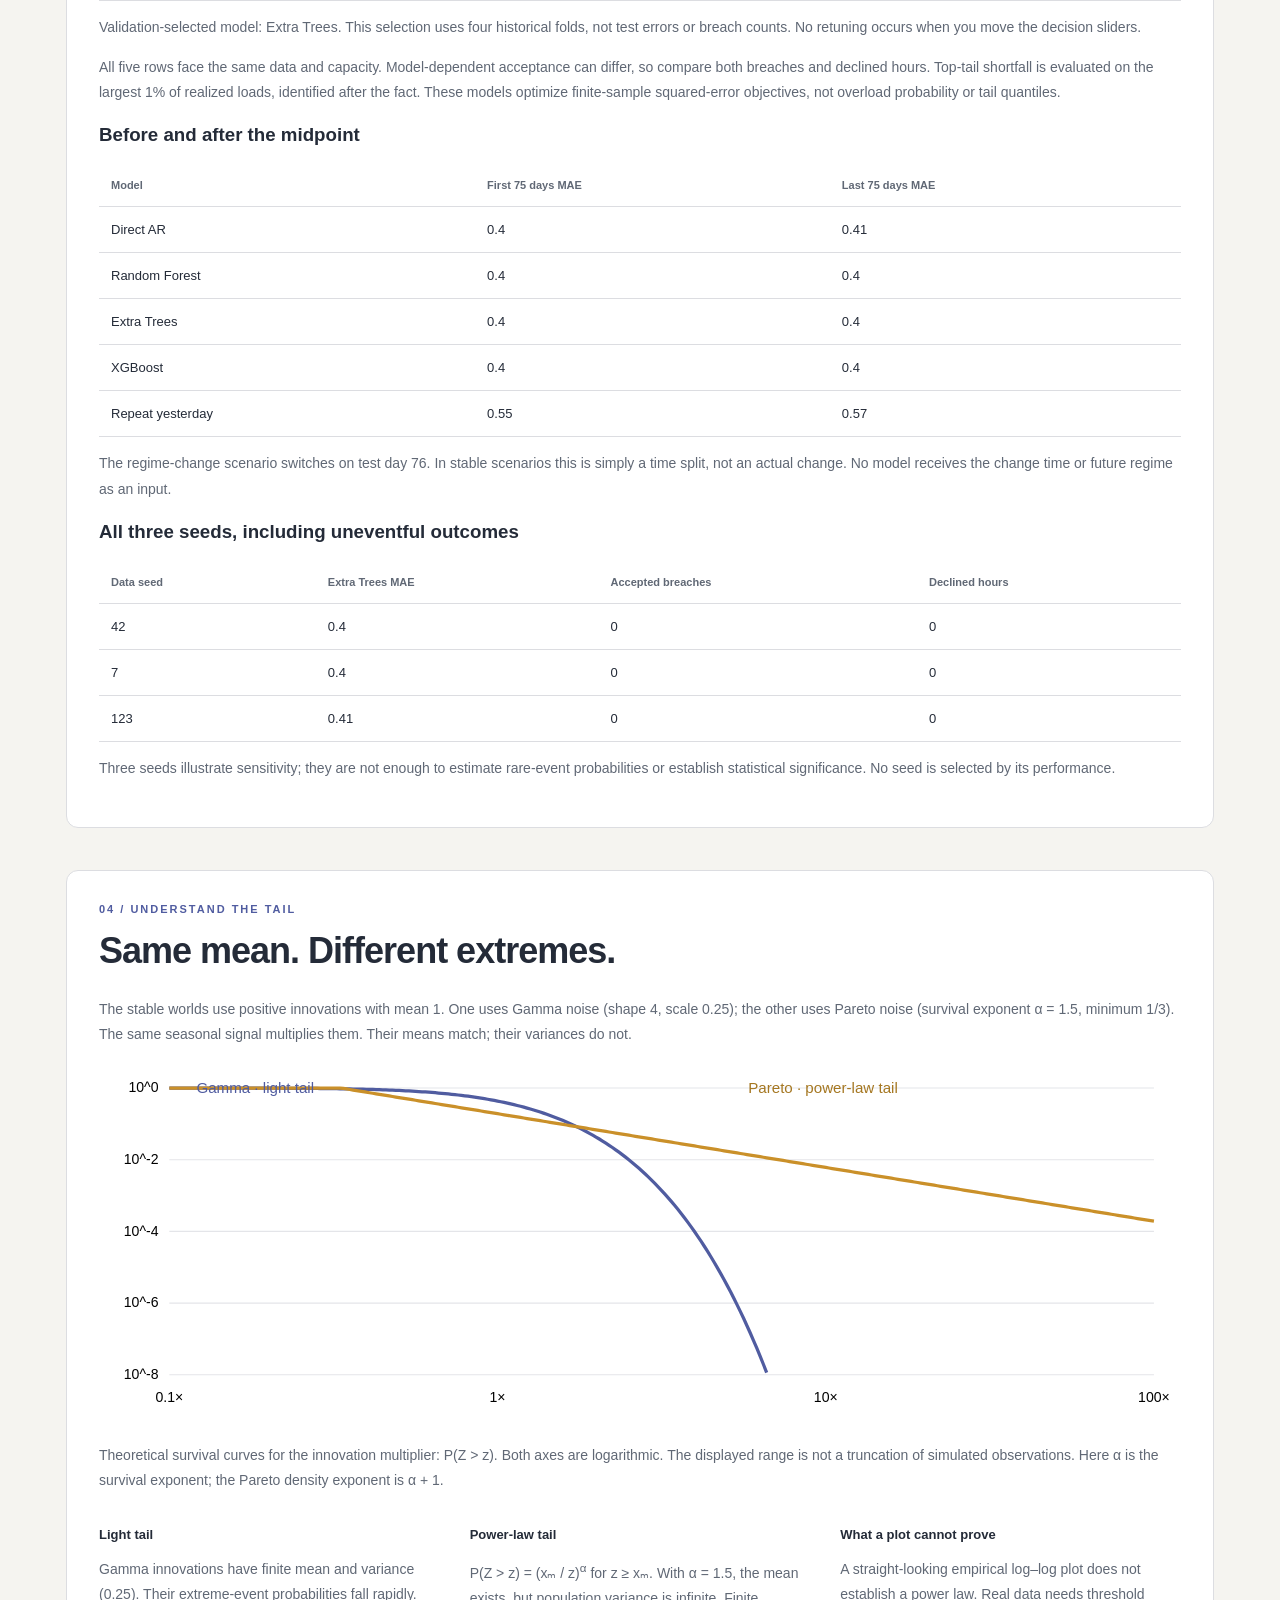
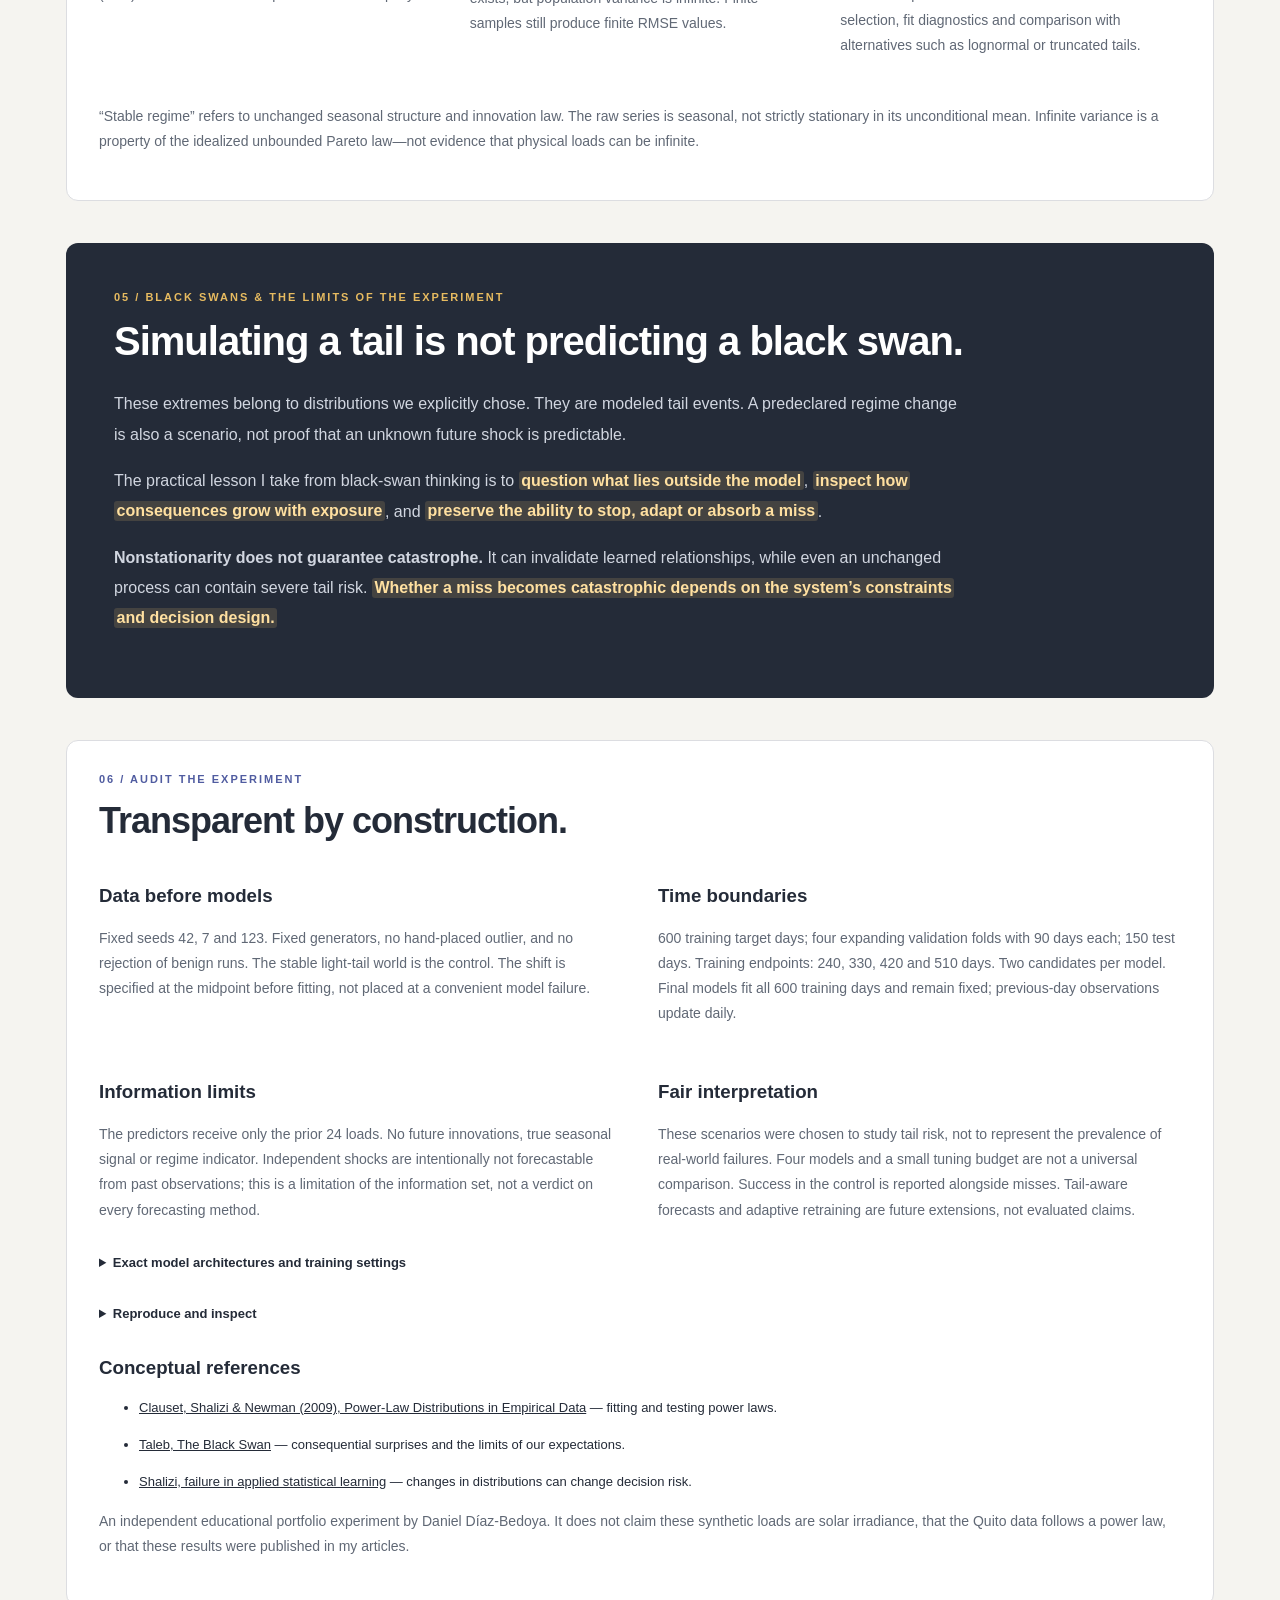
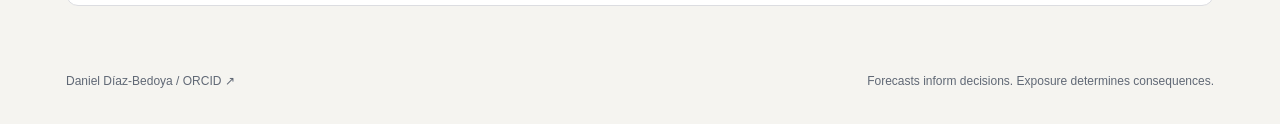
==== commit 1f5276bf: "q-learning example" ====
--- a/docs/risk/index.html
+++ b/docs/risk/index.html
@@ -1,6 +1,6 @@
 <!doctype html>
 <html lang="en"><head><meta charset="utf-8"><meta name="viewport" content="width=device-width,initial-scale=1"><title>Tail Risk Lab | Daniel Díaz-Bedoya</title><link rel="stylesheet" href="style.css"></head><body>
-<header><a class="brand" href="#">D / TAIL RISK LAB</a><nav><a href="../index.html">Solar research ↗</a><a href="#experiment">Experiment</a><a href="#protocol">Protocol</a></nav></header>
+<header><a class="brand" href="#">D / TAIL RISK LAB</a><nav><a href="../index.html">Solar research ↗</a><a href="#experiment">Experiment</a><a href="#protocol">Protocol</a><a href="../2048/index.html">2048 Lab</a></nav></header>
 <main>
 <section class="hero"><div class="eyebrow">DANIEL DÍAZ-BEDOYA / TIME SERIES &amp; DECISION RISK</div><h1>A forecast is not<br><em>a safety guarantee.</em></h1><p>How I evaluate a model beyond its average error: understand the data-generating process, inspect the tail, and test the decisions that rely on the prediction.</p><a class="button" href="#experiment">Explore the experiment ↓</a><div class="hero-note">SYNTHETIC DATA · REAL MODEL FITS · NO INJECTED DISASTER</div></section>
 <section class="principles"><article><b>01 / Predictability</b><p>Recurring structure can be learned. Independent future shocks cannot be recovered from yesterday’s observations.</p></article><article><b>02 / Stability</b><p>A stable heavy-tailed process can produce extreme values. Distribution change is a separate source of risk.</p></article><article><b>03 / Consequences</b><p>The same forecast error can be manageable or severe depending on exposure, capacity and the decision rule.</p></article></section>
